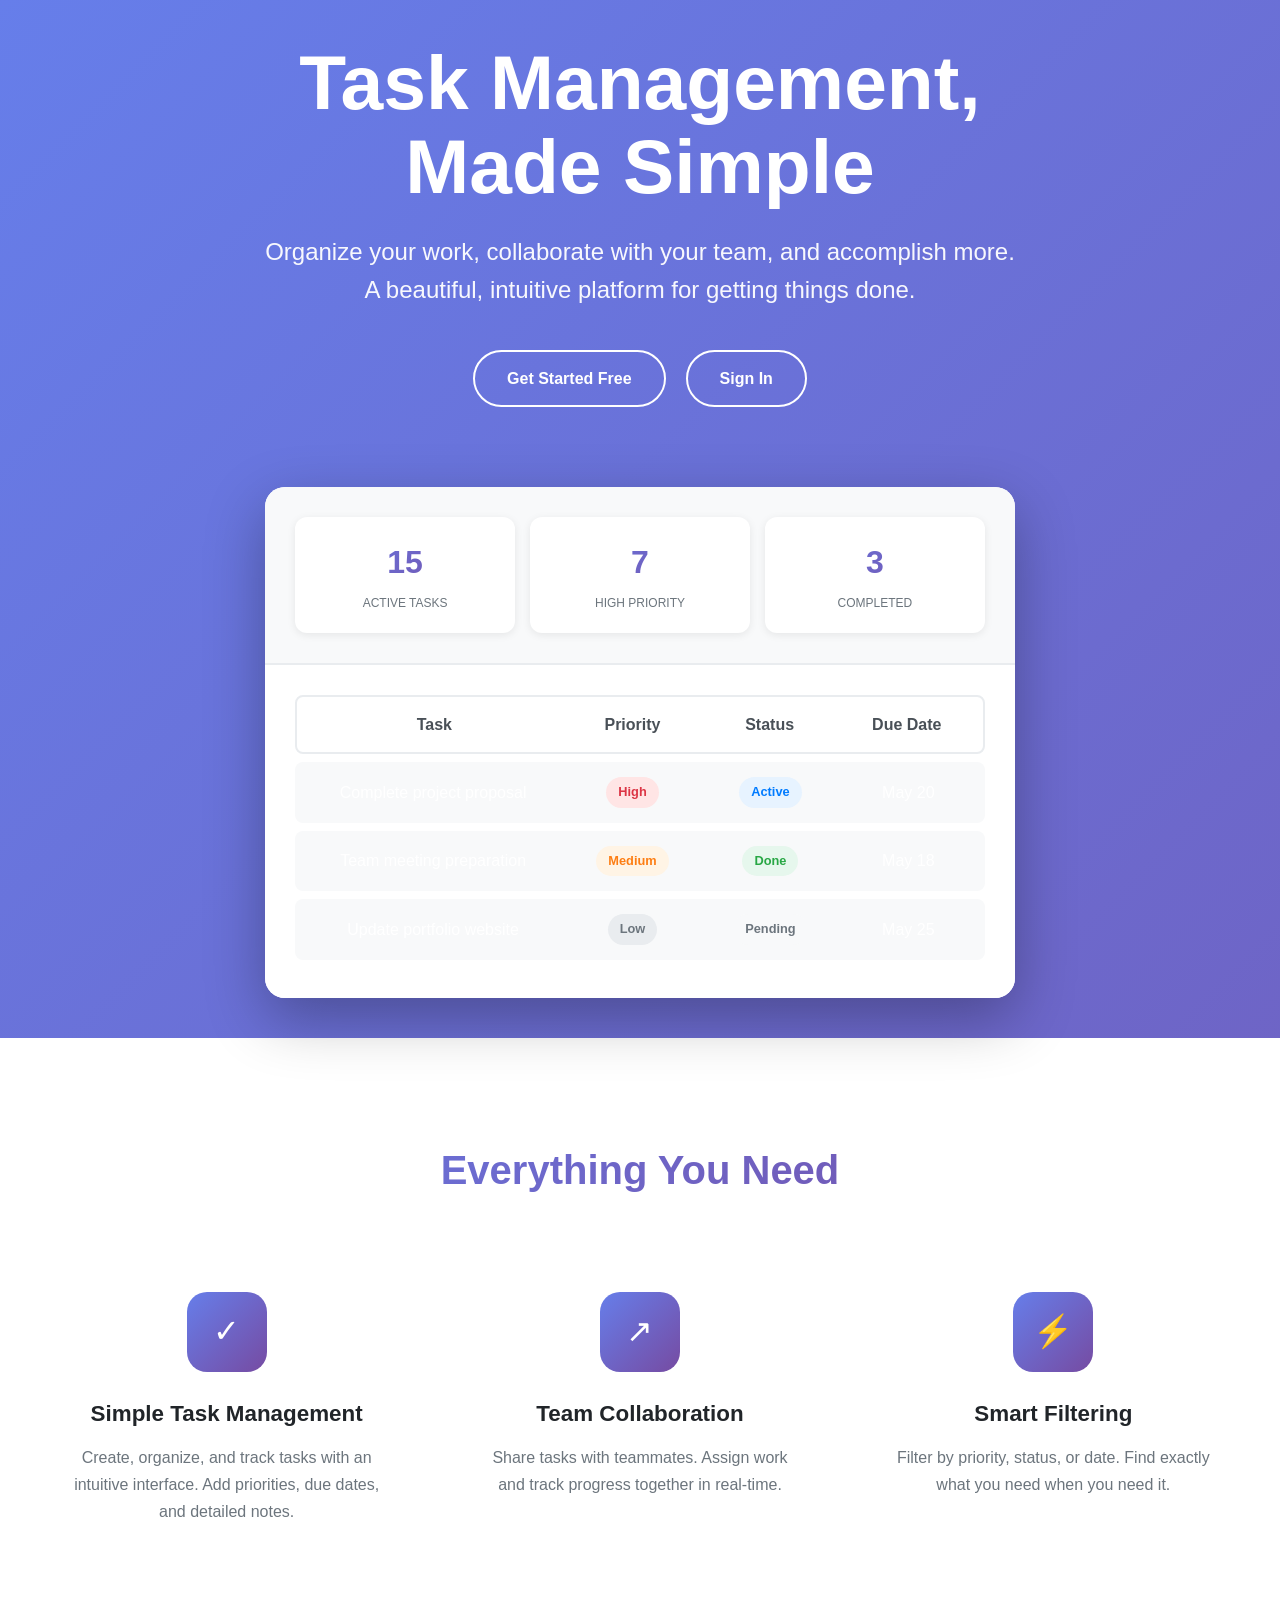
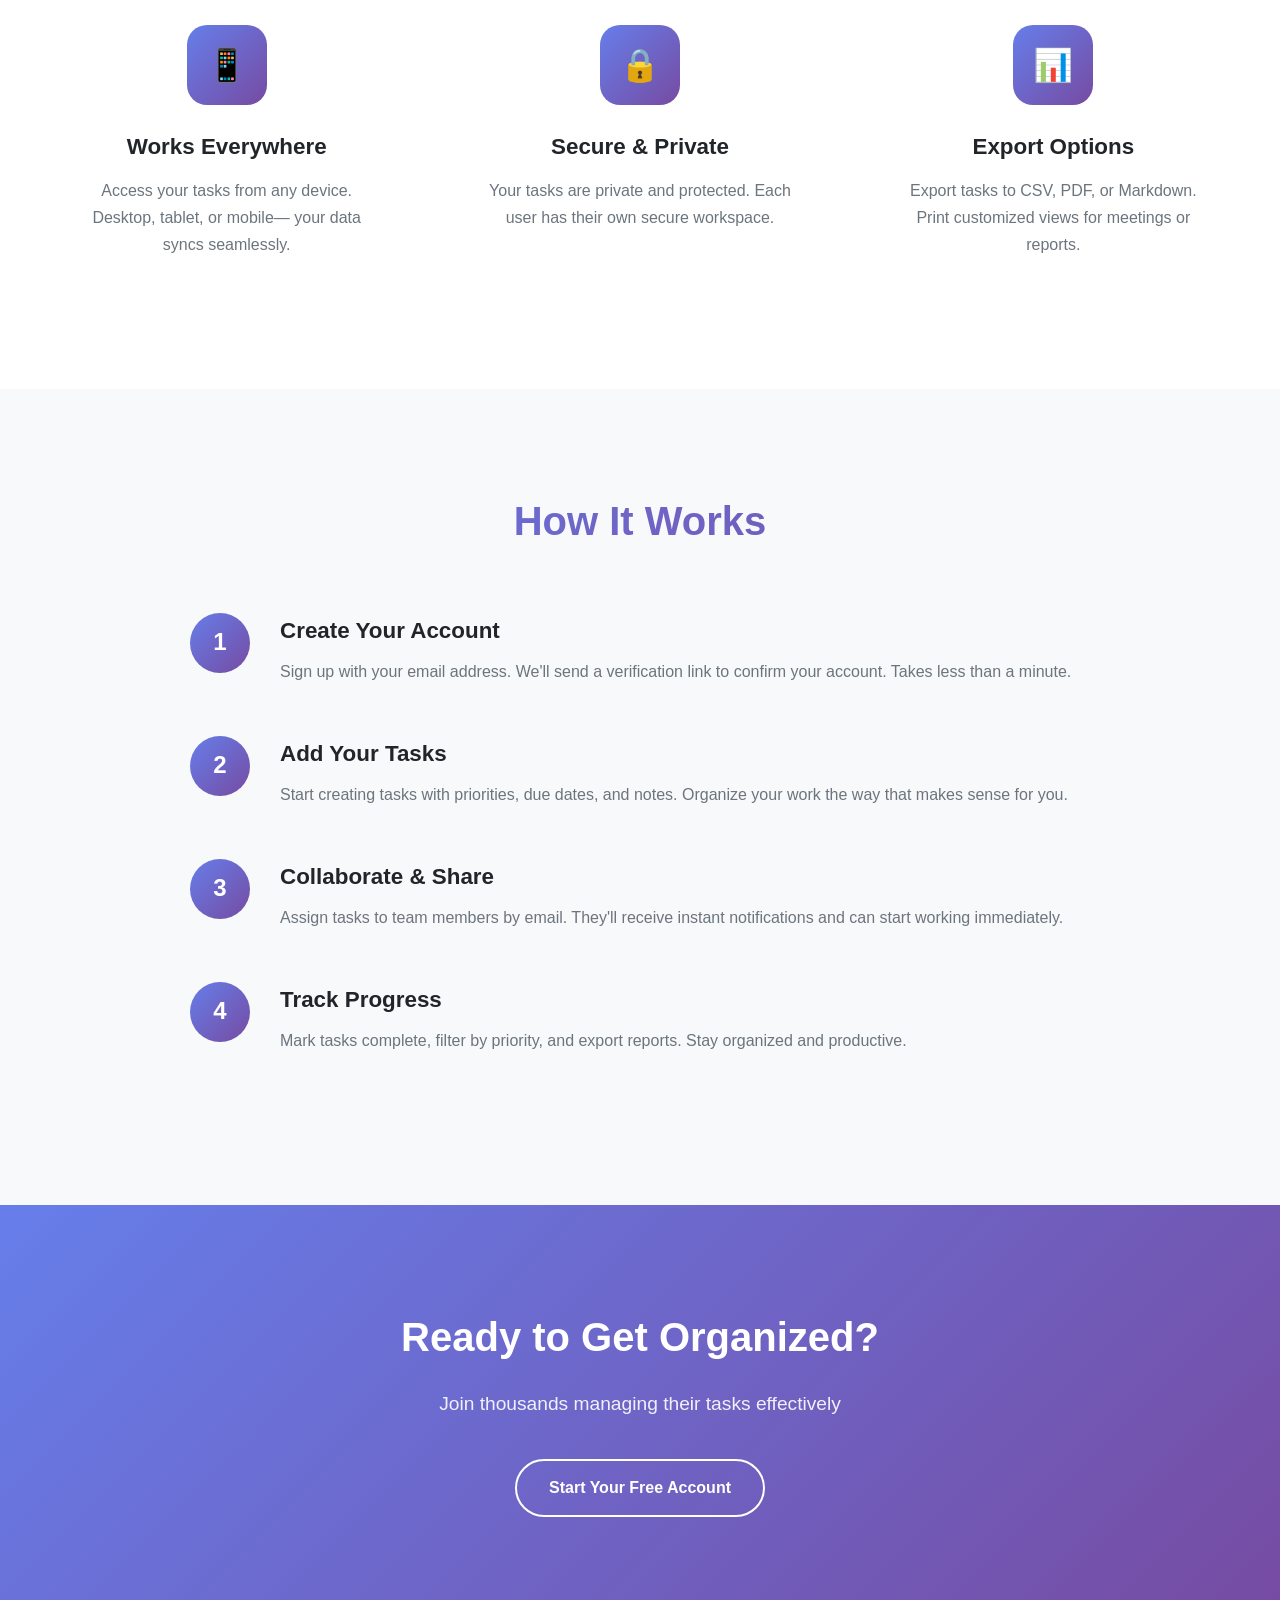
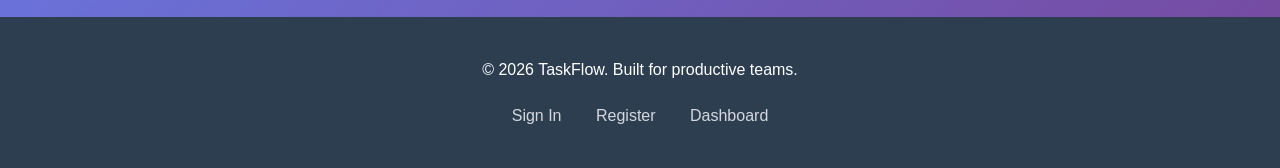
==== index.html @ 3b257832 "Add files via upload" ====
<!DOCTYPE html>
<html lang="en">
<head>
    <meta charset="UTF-8">
    <meta name="viewport" content="width=device-width, initial-scale=1.0">
    <title>TaskFlow - Professional Task Management</title>
    <link rel="stylesheet" href="styles.css">
    <style>
        body {
            padding: 0;
            margin: 0;
        }

        .hero {
            min-height: 100vh;
            display: flex;
            align-items: center;
            justify-content: center;
            padding: 40px 20px;
            text-align: center;
            color: white;
        }

        .hero-content {
            max-width: 1200px;
        }

        .hero-title {
            font-size: clamp(2.5rem, 6vw, 5rem);
            font-weight: 800;
            margin-bottom: 24px;
            line-height: 1.1;
        }

        .hero-subtitle {
            font-size: clamp(1.1rem, 2.5vw, 1.5rem);
            font-weight: 300;
            margin-bottom: 40px;
            opacity: 0.95;
        }

        .hero-buttons {
            display: flex;
            gap: 20px;
            justify-content: center;
            flex-wrap: wrap;
            margin-bottom: 80px;
        }

        .dashboard-preview {
            max-width: 1000px;
            margin: 0 auto;
            background: rgba(255, 255, 255, 0.95);
            backdrop-filter: blur(10px);
            border-radius: 20px;
            box-shadow: 0 20px 60px rgba(0, 0, 0, 0.3);
            overflow: hidden;
        }

        .preview-header {
            background: #f8f9fa;
            padding: 30px;
            border-bottom: 2px solid #e9ecef;
        }

        .preview-stats {
            display: grid;
            grid-template-columns: repeat(auto-fit, minmax(150px, 1fr));
            gap: 15px;
        }

        .stat-card {
            background: white;
            padding: 20px;
            border-radius: 12px;
            box-shadow: 0 2px 8px rgba(0,0,0,0.08);
            text-align: center;
        }

        .stat-number {
            font-size: 2rem;
            font-weight: 700;
            background: linear-gradient(135deg, #667eea 0%, #764ba2 100%);
            -webkit-background-clip: text;
            -webkit-text-fill-color: transparent;
        }

        .stat-label {
            font-size: 0.75rem;
            color: #6c757d;
            text-transform: uppercase;
            margin-top: 5px;
        }

        .preview-table {
            background: white;
            padding: 30px;
        }

        .table-row {
            display: grid;
            grid-template-columns: 2fr 1fr 1fr 1fr;
            gap: 15px;
            padding: 15px;
            background: #f8f9fa;
            border-radius: 8px;
            margin-bottom: 8px;
            align-items: center;
        }

        .table-row:first-child {
            background: white;
            border: 2px solid #e9ecef;
            font-weight: 600;
            color: #495057;
        }

        .priority-badge {
            display: inline-block;
            padding: 5px 12px;
            border-radius: 20px;
            font-size: 0.8rem;
            font-weight: 600;
        }

        .priority-high { background: #ffe5e5; color: #dc3545; }
        .priority-medium { background: #fff4e5; color: #fd7e14; }
        .priority-low { background: #e9ecef; color: #6c757d; }

        .status-badge {
            display: inline-block;
            padding: 5px 12px;
            border-radius: 20px;
            font-size: 0.8rem;
            font-weight: 600;
        }

        .status-active { background: #e7f3ff; color: #007bff; }
        .status-done { background: #e6f7ed; color: #28a745; }
        .status-pending { background: #f8f9fa; color: #6c757d; }

        .features {
            padding: 100px 20px;
            background: white;
        }

        .section-title {
            text-align: center;
            font-size: 2.5rem;
            font-weight: 700;
            margin-bottom: 60px;
        }

        .features-grid {
            display: grid;
            grid-template-columns: repeat(auto-fit, minmax(300px, 1fr));
            gap: 40px;
            max-width: 1200px;
            margin: 0 auto;
        }

        .feature-card {
            text-align: center;
            padding: 30px;
        }

        .feature-icon {
            width: 80px;
            height: 80px;
            background: linear-gradient(135deg, #667eea 0%, #764ba2 100%);
            border-radius: 20px;
            display: flex;
            align-items: center;
            justify-content: center;
            margin: 0 auto 24px;
            font-size: 2rem;
            color: white;
        }

        .feature-title {
            font-size: 1.4rem;
            font-weight: 600;
            margin-bottom: 12px;
        }

        .feature-description {
            color: #6c757d;
            line-height: 1.7;
        }

        .how-it-works {
            padding: 100px 20px;
            background: #f8f9fa;
        }

        .steps {
            max-width: 900px;
            margin: 0 auto;
        }

        .step {
            display: flex;
            gap: 30px;
            margin-bottom: 50px;
            align-items: flex-start;
        }

        .step-number {
            min-width: 60px;
            height: 60px;
            background: linear-gradient(135deg, #667eea 0%, #764ba2 100%);
            border-radius: 50%;
            display: flex;
            align-items: center;
            justify-content: center;
            color: white;
            font-size: 1.5rem;
            font-weight: 700;
            flex-shrink: 0;
        }

        .step-content h3 {
            font-size: 1.4rem;
            margin-bottom: 10px;
        }

        .step-content p {
            color: #6c757d;
            line-height: 1.7;
        }

        .cta-section {
            padding: 100px 20px;
            background: linear-gradient(135deg, #667eea 0%, #764ba2 100%);
            text-align: center;
            color: white;
        }

        .cta-section h2 {
            font-size: 2.5rem;
            margin-bottom: 20px;
        }

        .cta-section p {
            font-size: 1.2rem;
            margin-bottom: 40px;
            opacity: 0.9;
        }

        footer {
            background: #2c3e50;
            color: white;
            padding: 40px 20px;
            text-align: center;
        }

        .footer-links {
            margin-top: 20px;
        }

        .footer-links a {
            color: white;
            text-decoration: none;
            margin: 0 15px;
            opacity: 0.8;
        }

        .footer-links a:hover {
            opacity: 1;
        }

        @media (max-width: 768px) {
            .table-row {
                grid-template-columns: 1fr;
                gap: 8px;
            }

            .step {
                flex-direction: column;
            }
        }
    </style>
</head>
<body>
    <section class="hero">
        <div class="hero-content fade-in">
            <h1 class="hero-title">
                Task Management,<br>
                Made Simple
            </h1>
            <p class="hero-subtitle">
                Organize your work, collaborate with your team, and accomplish more.<br>
                A beautiful, intuitive platform for getting things done.
            </p>

            <div class="hero-buttons">
                <a href="register.html" class="btn btn-outline">Get Started Free</a>
                <a href="signin.html" class="btn btn-outline">Sign In</a>
            </div>

            <div class="dashboard-preview slide-up">
                <div class="preview-header">
                    <div class="preview-stats">
                        <div class="stat-card">
                            <div class="stat-number">15</div>
                            <div class="stat-label">Active Tasks</div>
                        </div>
                        <div class="stat-card">
                            <div class="stat-number">7</div>
                            <div class="stat-label">High Priority</div>
                        </div>
                        <div class="stat-card">
                            <div class="stat-number">3</div>
                            <div class="stat-label">Completed</div>
                        </div>
                    </div>
                </div>

                <div class="preview-table">
                    <div class="table-row">
                        <div>Task</div>
                        <div>Priority</div>
                        <div>Status</div>
                        <div>Due Date</div>
                    </div>
                    <div class="table-row">
                        <div>Complete project proposal</div>
                        <div><span class="priority-badge priority-high">High</span></div>
                        <div><span class="status-badge status-active">Active</span></div>
                        <div>May 20</div>
                    </div>
                    <div class="table-row">
                        <div>Team meeting preparation</div>
                        <div><span class="priority-badge priority-medium">Medium</span></div>
                        <div><span class="status-badge status-done">Done</span></div>
                        <div>May 18</div>
                    </div>
                    <div class="table-row">
                        <div>Update portfolio website</div>
                        <div><span class="priority-badge priority-low">Low</span></div>
                        <div><span class="status-badge status-pending">Pending</span></div>
                        <div>May 25</div>
                    </div>
                </div>
            </div>
        </div>
    </section>

    <section class="features">
        <div class="container">
            <h2 class="section-title gradient-text">Everything You Need</h2>

            <div class="features-grid">
                <div class="feature-card">
                    <div class="feature-icon">✓</div>
                    <h3 class="feature-title">Simple Task Management</h3>
                    <p class="feature-description">
                        Create, organize, and track tasks with an intuitive interface.
                        Add priorities, due dates, and detailed notes.
                    </p>
                </div>

                <div class="feature-card">
                    <div class="feature-icon">↗</div>
                    <h3 class="feature-title">Team Collaboration</h3>
                    <p class="feature-description">
                        Share tasks with teammates. Assign work and track progress
                        together in real-time.
                    </p>
                </div>

                <div class="feature-card">
                    <div class="feature-icon">⚡</div>
                    <h3 class="feature-title">Smart Filtering</h3>
                    <p class="feature-description">
                        Filter by priority, status, or date. Find exactly what you need
                        when you need it.
                    </p>
                </div>

                <div class="feature-card">
                    <div class="feature-icon">📱</div>
                    <h3 class="feature-title">Works Everywhere</h3>
                    <p class="feature-description">
                        Access your tasks from any device. Desktop, tablet, or mobile—
                        your data syncs seamlessly.
                    </p>
                </div>

                <div class="feature-card">
                    <div class="feature-icon">🔒</div>
                    <h3 class="feature-title">Secure & Private</h3>
                    <p class="feature-description">
                        Your tasks are private and protected. Each user has their own
                        secure workspace.
                    </p>
                </div>

                <div class="feature-card">
                    <div class="feature-icon">📊</div>
                    <h3 class="feature-title">Export Options</h3>
                    <p class="feature-description">
                        Export tasks to CSV, PDF, or Markdown. Print customized views
                        for meetings or reports.
                    </p>
                </div>
            </div>
        </div>
    </section>

    <section class="how-it-works">
        <div class="container">
            <h2 class="section-title gradient-text">How It Works</h2>

            <div class="steps">
                <div class="step">
                    <div class="step-number">1</div>
                    <div class="step-content">
                        <h3>Create Your Account</h3>
                        <p>
                            Sign up with your email address. We'll send a verification link
                            to confirm your account. Takes less than a minute.
                        </p>
                    </div>
                </div>

                <div class="step">
                    <div class="step-number">2</div>
                    <div class="step-content">
                        <h3>Add Your Tasks</h3>
                        <p>
                            Start creating tasks with priorities, due dates, and notes.
                            Organize your work the way that makes sense for you.
                        </p>
                    </div>
                </div>

                <div class="step">
                    <div class="step-number">3</div>
                    <div class="step-content">
                        <h3>Collaborate & Share</h3>
                        <p>
                            Assign tasks to team members by email. They'll receive instant
                            notifications and can start working immediately.
                        </p>
                    </div>
                </div>

                <div class="step">
                    <div class="step-number">4</div>
                    <div class="step-content">
                        <h3>Track Progress</h3>
                        <p>
                            Mark tasks complete, filter by priority, and export reports.
                            Stay organized and productive.
                        </p>
                    </div>
                </div>
            </div>
        </div>
    </section>

    <section class="cta-section">
        <div class="container">
            <h2>Ready to Get Organized?</h2>
            <p>Join thousands managing their tasks effectively</p>
            <a href="register.html" class="btn btn-outline">Start Your Free Account</a>
        </div>
    </section>

    <footer>
        <p>&copy; 2026 TaskFlow. Built for productive teams.</p>
        <div class="footer-links">
            <a href="signin.html">Sign In</a>
            <a href="register.html">Register</a>
            <a href="dashboard.html">Dashboard</a>
        </div>
    </footer>
</body>
</html>
---- styles.css ----
/* TaskFlow - Professional Design System */
/* Matching professional_todo_interactive.html aesthetic */

* {
    margin: 0;
    padding: 0;
    box-sizing: border-box;
}

body {
    font-family: -apple-system, BlinkMacSystemFont, 'Segoe UI', Roboto, Oxygen, Ubuntu, Cantarell, sans-serif;
    background: linear-gradient(135deg, #667eea 0%, #764ba2 100%);
    color: #212529;
    line-height: 1.6;
    min-height: 100vh;
}

/* Container */
.container {
    max-width: 1400px;
    margin: 0 auto;
    padding: 0 20px;
}

/* Cards - Glassmorphism */
.card {
    background: rgba(255, 255, 255, 0.95);
    backdrop-filter: blur(10px);
    border-radius: 12px;
    padding: 30px;
    box-shadow: 0 8px 32px rgba(0, 0, 0, 0.1);
    transition: all 0.3s ease;
}

.card:hover {
    box-shadow: 0 12px 40px rgba(0, 0, 0, 0.15);
    transform: translateY(-2px);
}

/* Buttons */
.btn {
    display: inline-block;
    padding: 14px 32px;
    font-size: 16px;
    font-weight: 600;
    text-decoration: none;
    border-radius: 50px;
    border: none;
    cursor: pointer;
    transition: all 0.3s ease;
    text-align: center;
}

.btn-primary {
    background: linear-gradient(135deg, #667eea 0%, #764ba2 100%);
    color: white;
    box-shadow: 0 4px 15px rgba(102, 126, 234, 0.4);
}

.btn-primary:hover {
    box-shadow: 0 6px 20px rgba(102, 126, 234, 0.6);
    transform: translateY(-2px);
}

.btn-secondary {
    background: white;
    color: #667eea;
    border: 2px solid #667eea;
}

.btn-secondary:hover {
    background: #667eea;
    color: white;
}

.btn-outline {
    background: transparent;
    color: white;
    border: 2px solid white;
}

.btn-outline:hover {
    background: white;
    color: #667eea;
}

.btn-full {
    width: 100%;
}

/* Form Elements */
.form-group {
    margin-bottom: 24px;
}

.form-label {
    display: block;
    margin-bottom: 8px;
    font-weight: 600;
    color: #495057;
    font-size: 14px;
}

.form-input,
select.form-input,
textarea.form-input {
    width: 100%;
    padding: 14px 18px;
    border: 2px solid #e9ecef;
    border-radius: 12px;
    font-size: 16px;
    font-family: inherit;
    transition: all 0.3s ease;
    background: white;
    color: #212529;
}

.form-input:focus,
select.form-input:focus,
textarea.form-input:focus {
    outline: none;
    border-color: #667eea;
    box-shadow: 0 0 0 3px rgba(102, 126, 234, 0.1);
}

.form-input::placeholder {
    color: #a8a8a8;
}

textarea.form-input {
    resize: vertical;
    min-height: 100px;
}

/* Alerts */
.alert {
    padding: 16px 20px;
    border-radius: 12px;
    margin-bottom: 20px;
    font-size: 15px;
}

.alert-success {
    background: #d4edda;
    color: #155724;
    border: 1px solid #c3e6cb;
}

.alert-error {
    background: #f8d7da;
    color: #721c24;
    border: 1px solid #f5c6cb;
}

.alert-info {
    background: #d1ecf1;
    color: #0c5460;
    border: 1px solid #bee5eb;
}

/* Loading Spinner */
.spinner {
    border: 3px solid #e9ecef;
    border-top: 3px solid #667eea;
    border-radius: 50%;
    width: 40px;
    height: 40px;
    animation: spin 1s linear infinite;
}

@keyframes spin {
    0% { transform: rotate(0deg); }
    100% { transform: rotate(360deg); }
}

/* Gradient Text */
.gradient-text {
    background: linear-gradient(135deg, #667eea 0%, #764ba2 100%);
    -webkit-background-clip: text;
    -webkit-text-fill-color: transparent;
    background-clip: text;
}

/* Utility Classes */
.text-center {
    text-align: center;
}

.mt-1 { margin-top: 8px; }
.mt-2 { margin-top: 16px; }
.mt-3 { margin-top: 24px; }
.mt-4 { margin-top: 32px; }
.mt-5 { margin-top: 40px; }

.mb-1 { margin-bottom: 8px; }
.mb-2 { margin-bottom: 16px; }
.mb-3 { margin-bottom: 24px; }
.mb-4 { margin-bottom: 32px; }
.mb-5 { margin-bottom: 40px; }

/* Animations */
@keyframes fadeIn {
    from {
        opacity: 0;
        transform: translateY(20px);
    }
    to {
        opacity: 1;
        transform: translateY(0);
    }
}

.fade-in {
    animation: fadeIn 0.6s ease;
}

@keyframes slideUp {
    from {
        opacity: 0;
        transform: translateY(30px);
    }
    to {
        opacity: 1;
        transform: translateY(0);
    }
}

.slide-up {
    animation: slideUp 0.8s ease;
}

/* Responsive */
@media (max-width: 768px) {
    .btn {
        padding: 12px 24px;
        font-size: 14px;
    }

    .container {
        padding: 0 15px;
    }
}
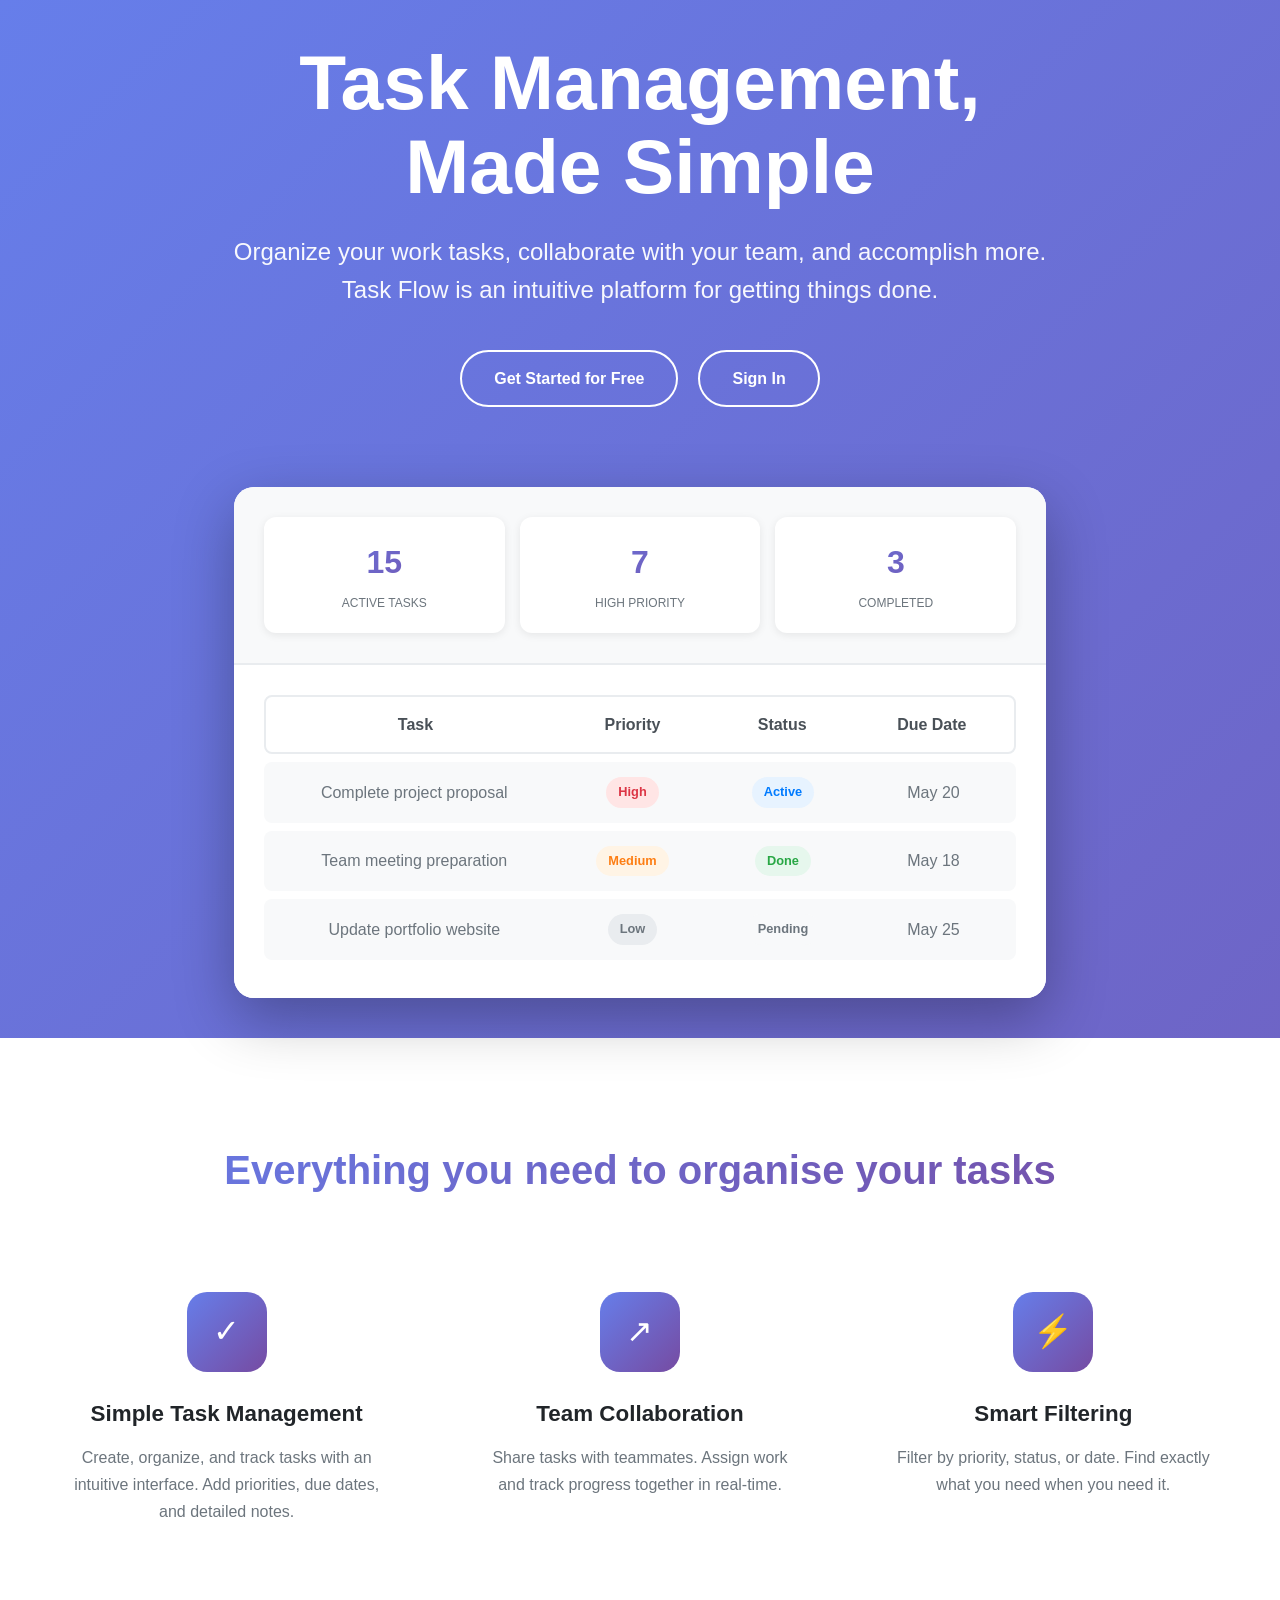
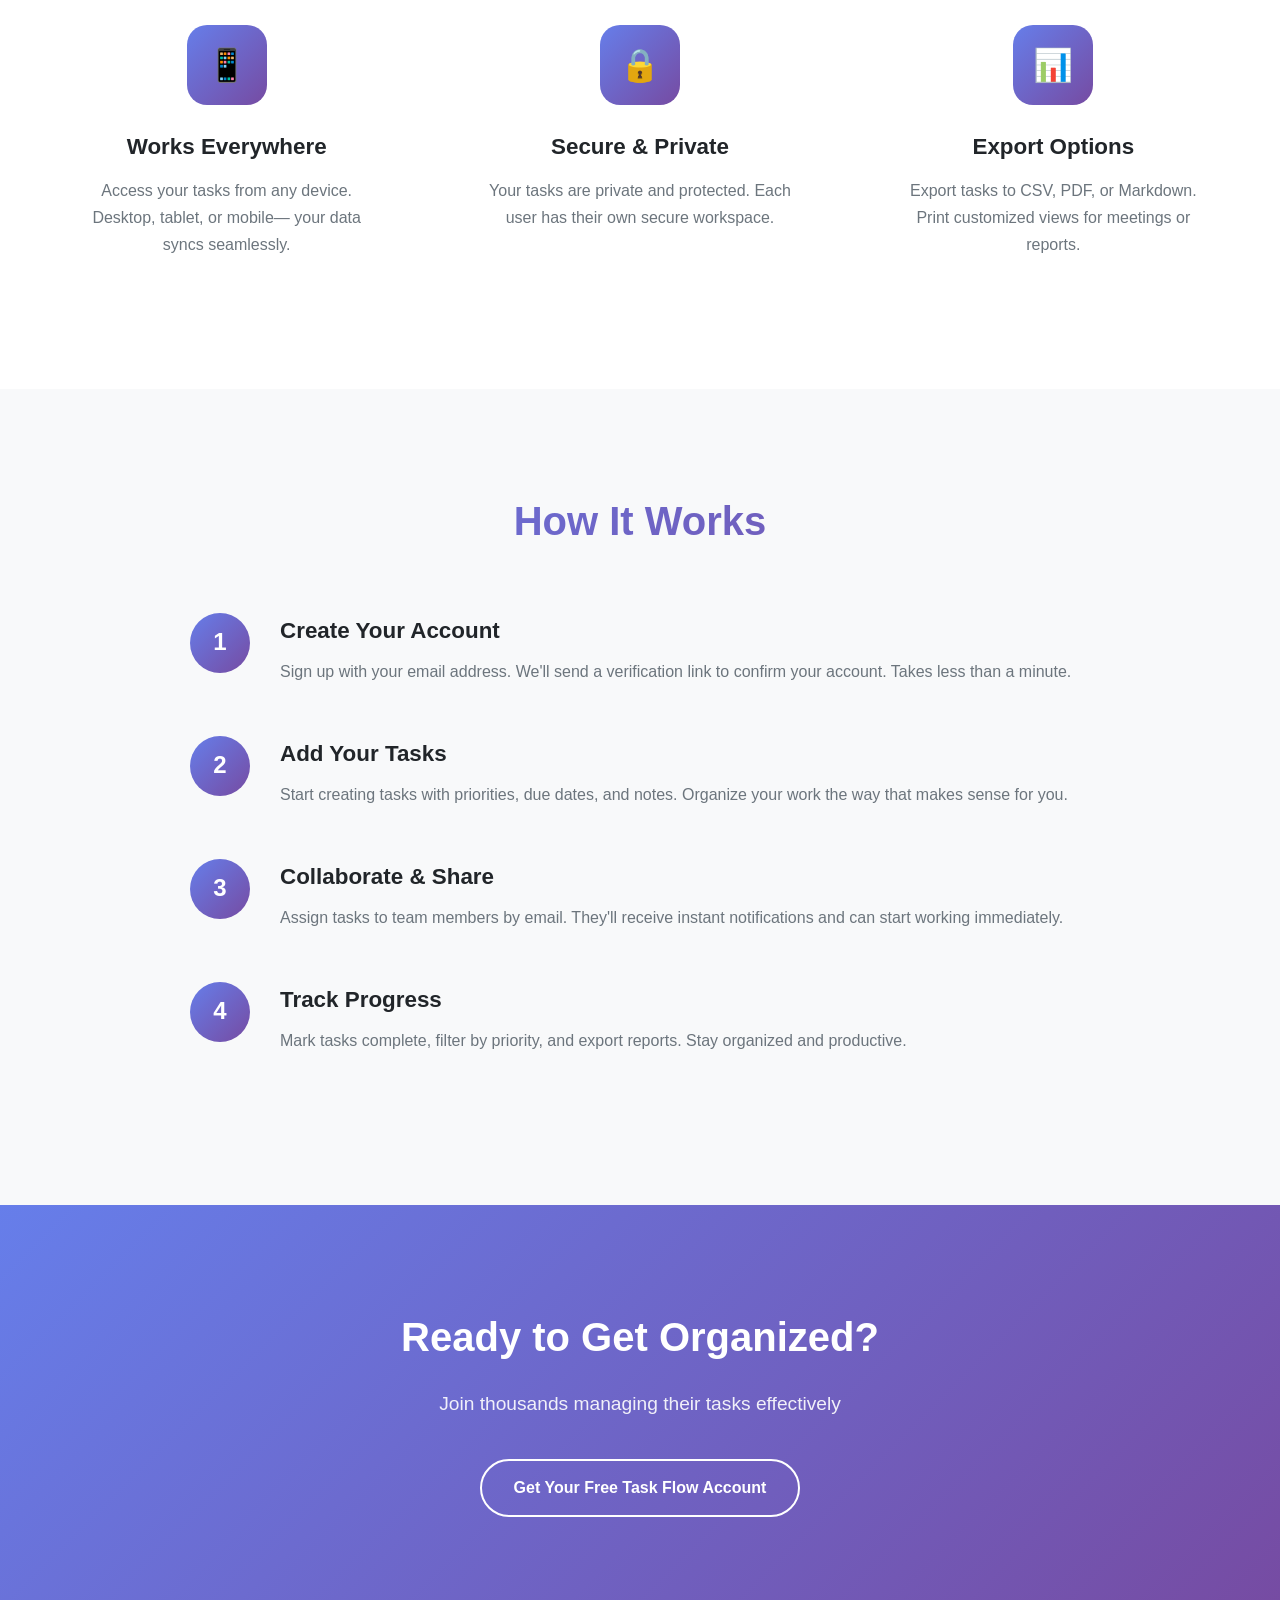
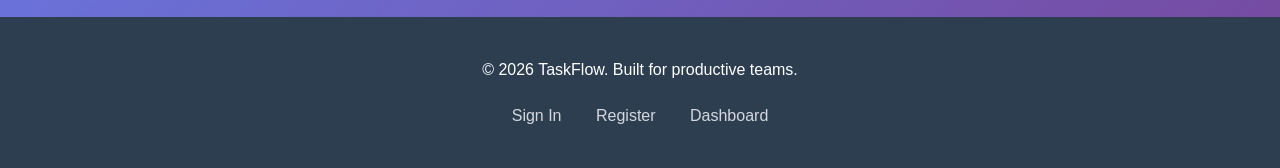
==== commit 70b86e48: "Add files via upload" ====
--- a/index.html
+++ b/index.html
@@ -106,6 +106,7 @@
             border-radius: 8px;
             margin-bottom: 8px;
             align-items: center;
+            color: #6c757d;
         }
 
         .table-row:first-child {
@@ -289,12 +290,12 @@
                 Made Simple
             </h1>
             <p class="hero-subtitle">
-                Organize your work, collaborate with your team, and accomplish more.<br>
-                A beautiful, intuitive platform for getting things done.
+                Organize your work tasks, collaborate with your team, and accomplish more.<br>
+                Task Flow is an intuitive platform for getting things done.
             </p>
 
             <div class="hero-buttons">
-                <a href="register.html" class="btn btn-outline">Get Started Free</a>
+                <a href="register.html" class="btn btn-outline">Get Started for Free</a>
                 <a href="signin.html" class="btn btn-outline">Sign In</a>
             </div>
 
@@ -348,7 +349,7 @@
 
     <section class="features">
         <div class="container">
-            <h2 class="section-title gradient-text">Everything You Need</h2>
+            <h2 class="section-title gradient-text">Everything you need to organise your tasks</h2>
 
             <div class="features-grid">
                 <div class="feature-card">
@@ -464,7 +465,7 @@
         <div class="container">
             <h2>Ready to Get Organized?</h2>
             <p>Join thousands managing their tasks effectively</p>
-            <a href="register.html" class="btn btn-outline">Start Your Free Account</a>
+            <a href="register.html" class="btn btn-outline">Get Your Free Task Flow Account</a>
         </div>
     </section>
 
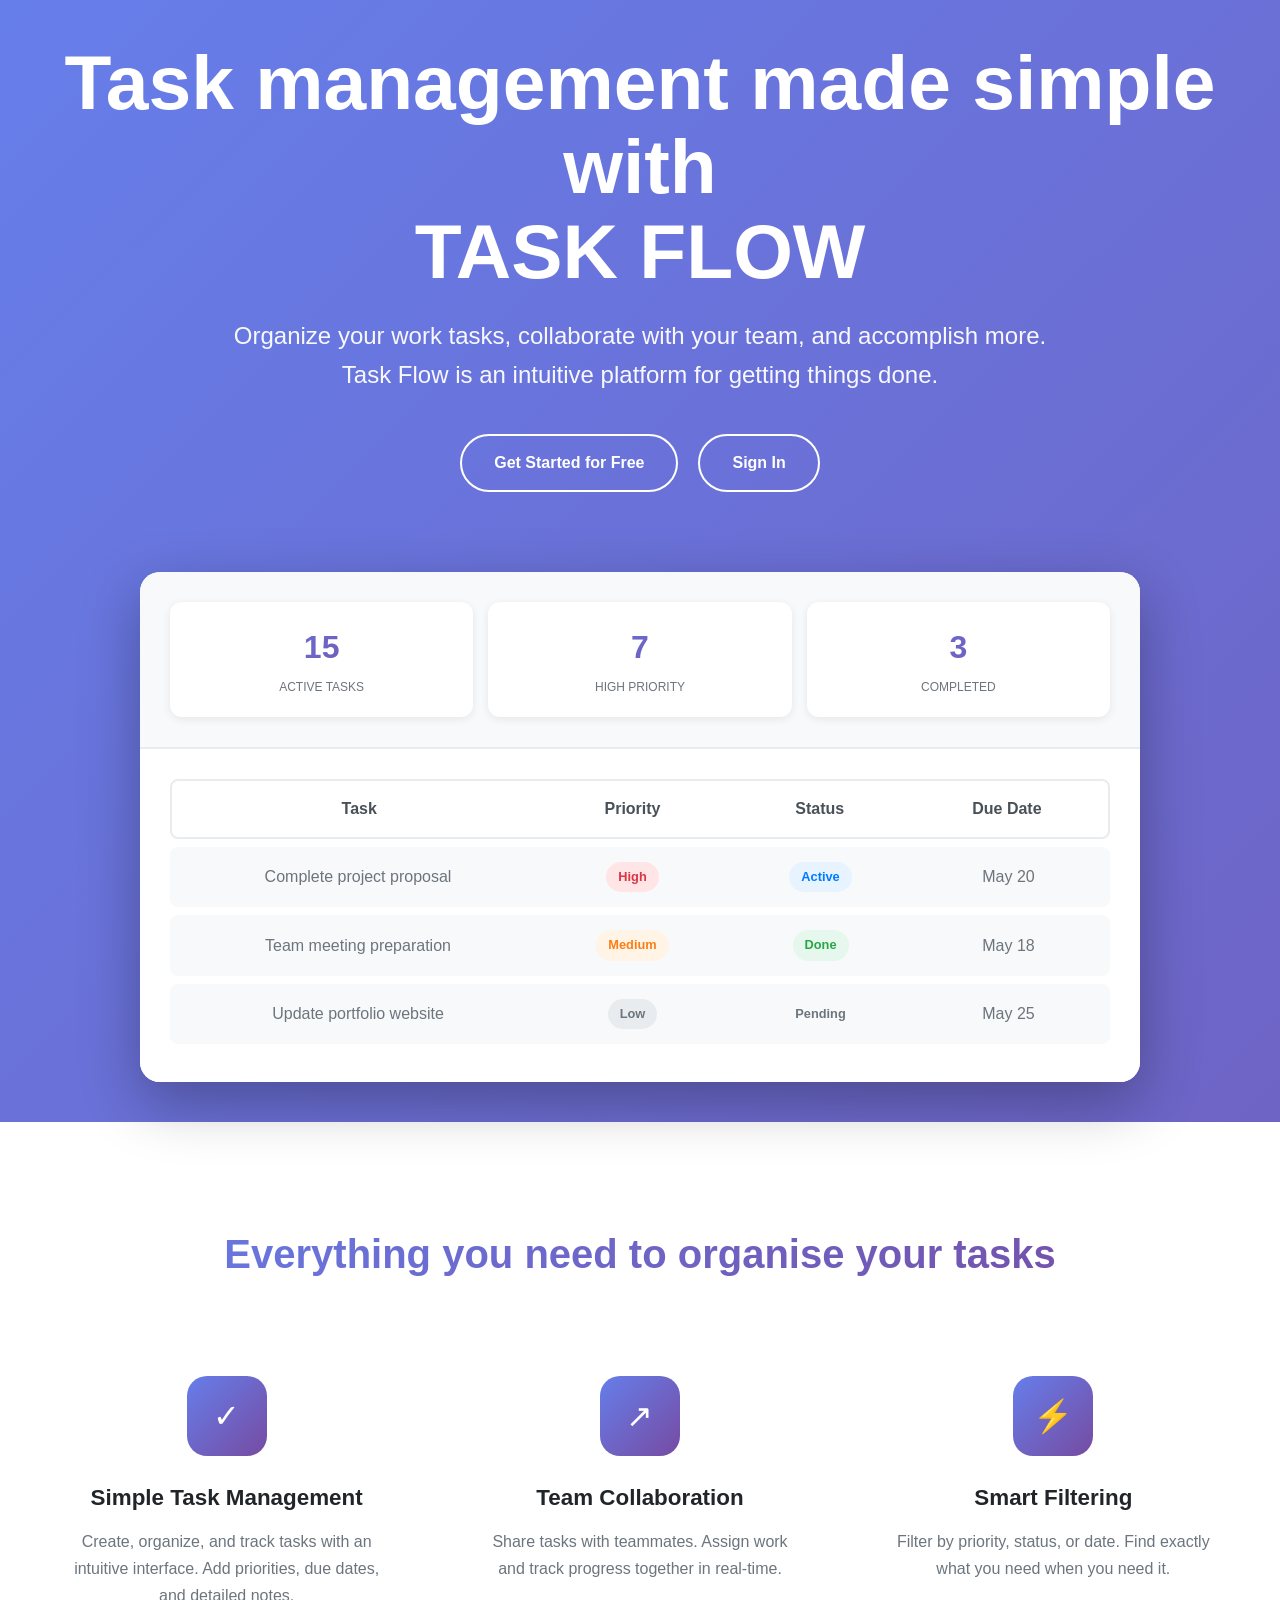
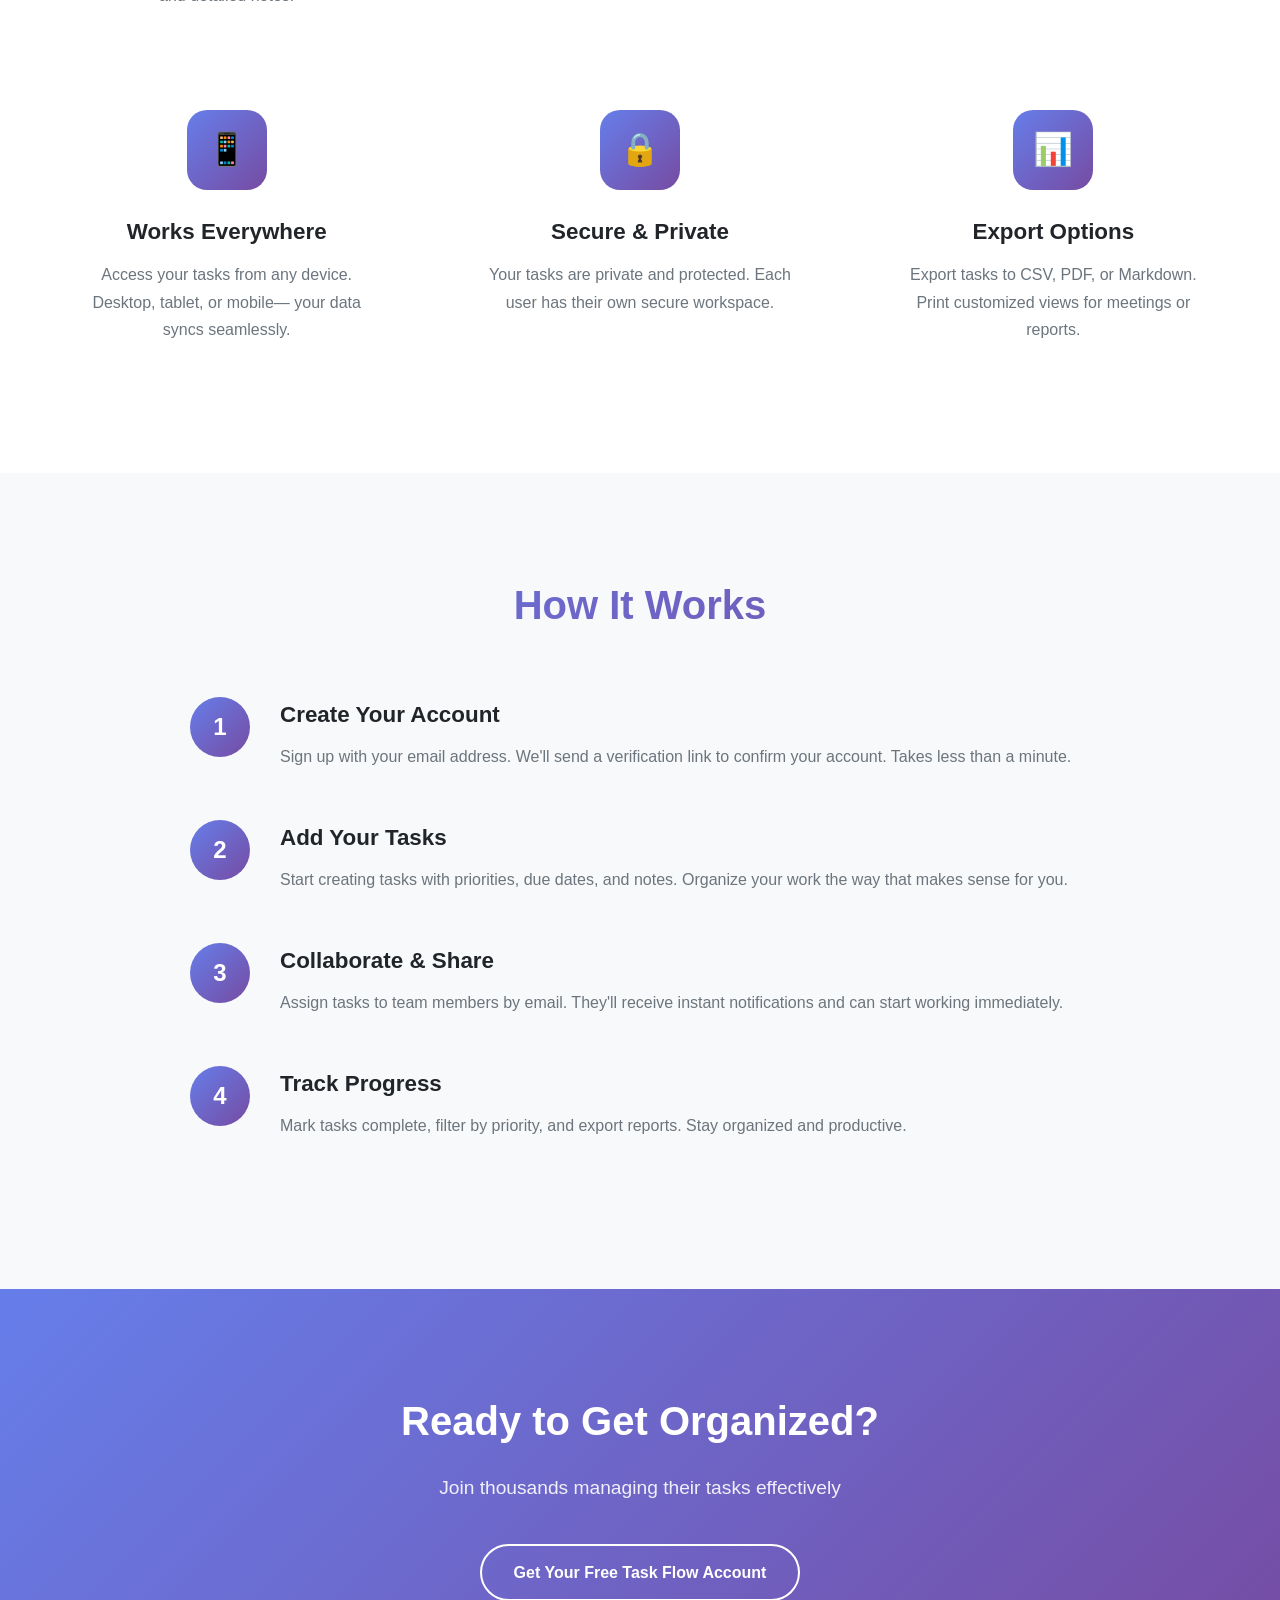
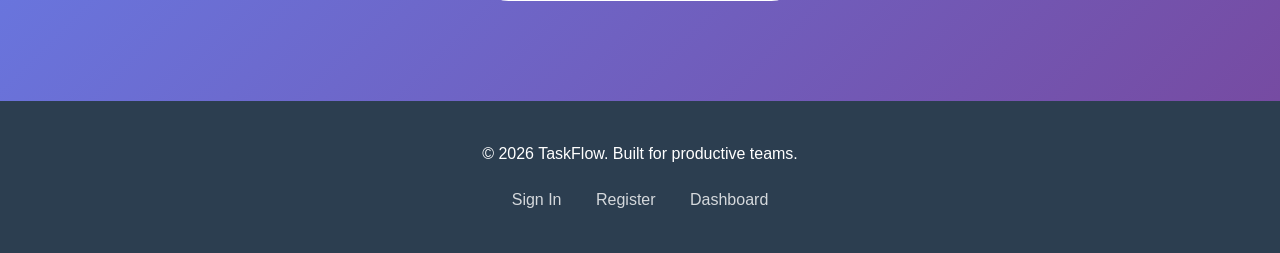
==== commit 03de76f3: "Add files via upload" ====
--- a/index.html
+++ b/index.html
@@ -286,8 +286,8 @@
     <section class="hero">
         <div class="hero-content fade-in">
             <h1 class="hero-title">
-                Task Management,<br>
-                Made Simple
+                Task management made simple with <br>
+                TASK FLOW
             </h1>
             <p class="hero-subtitle">
                 Organize your work tasks, collaborate with your team, and accomplish more.<br>
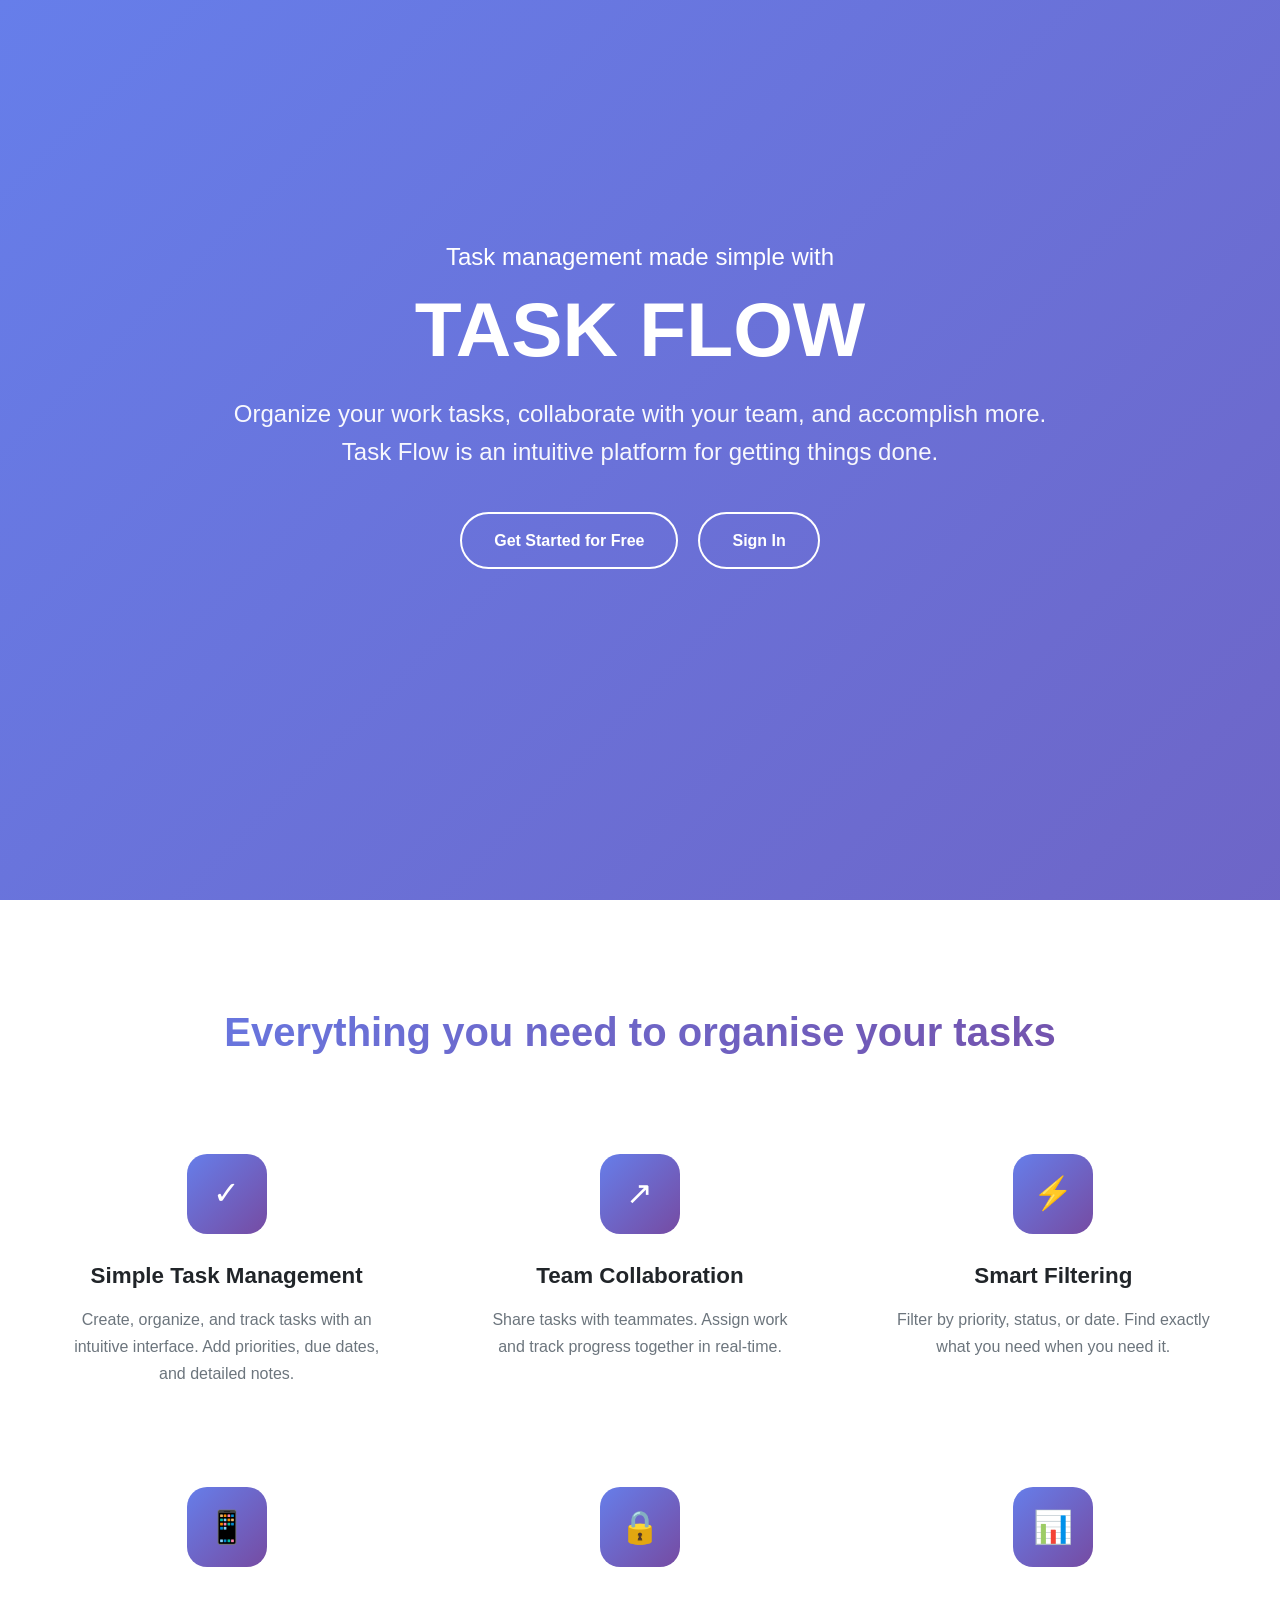
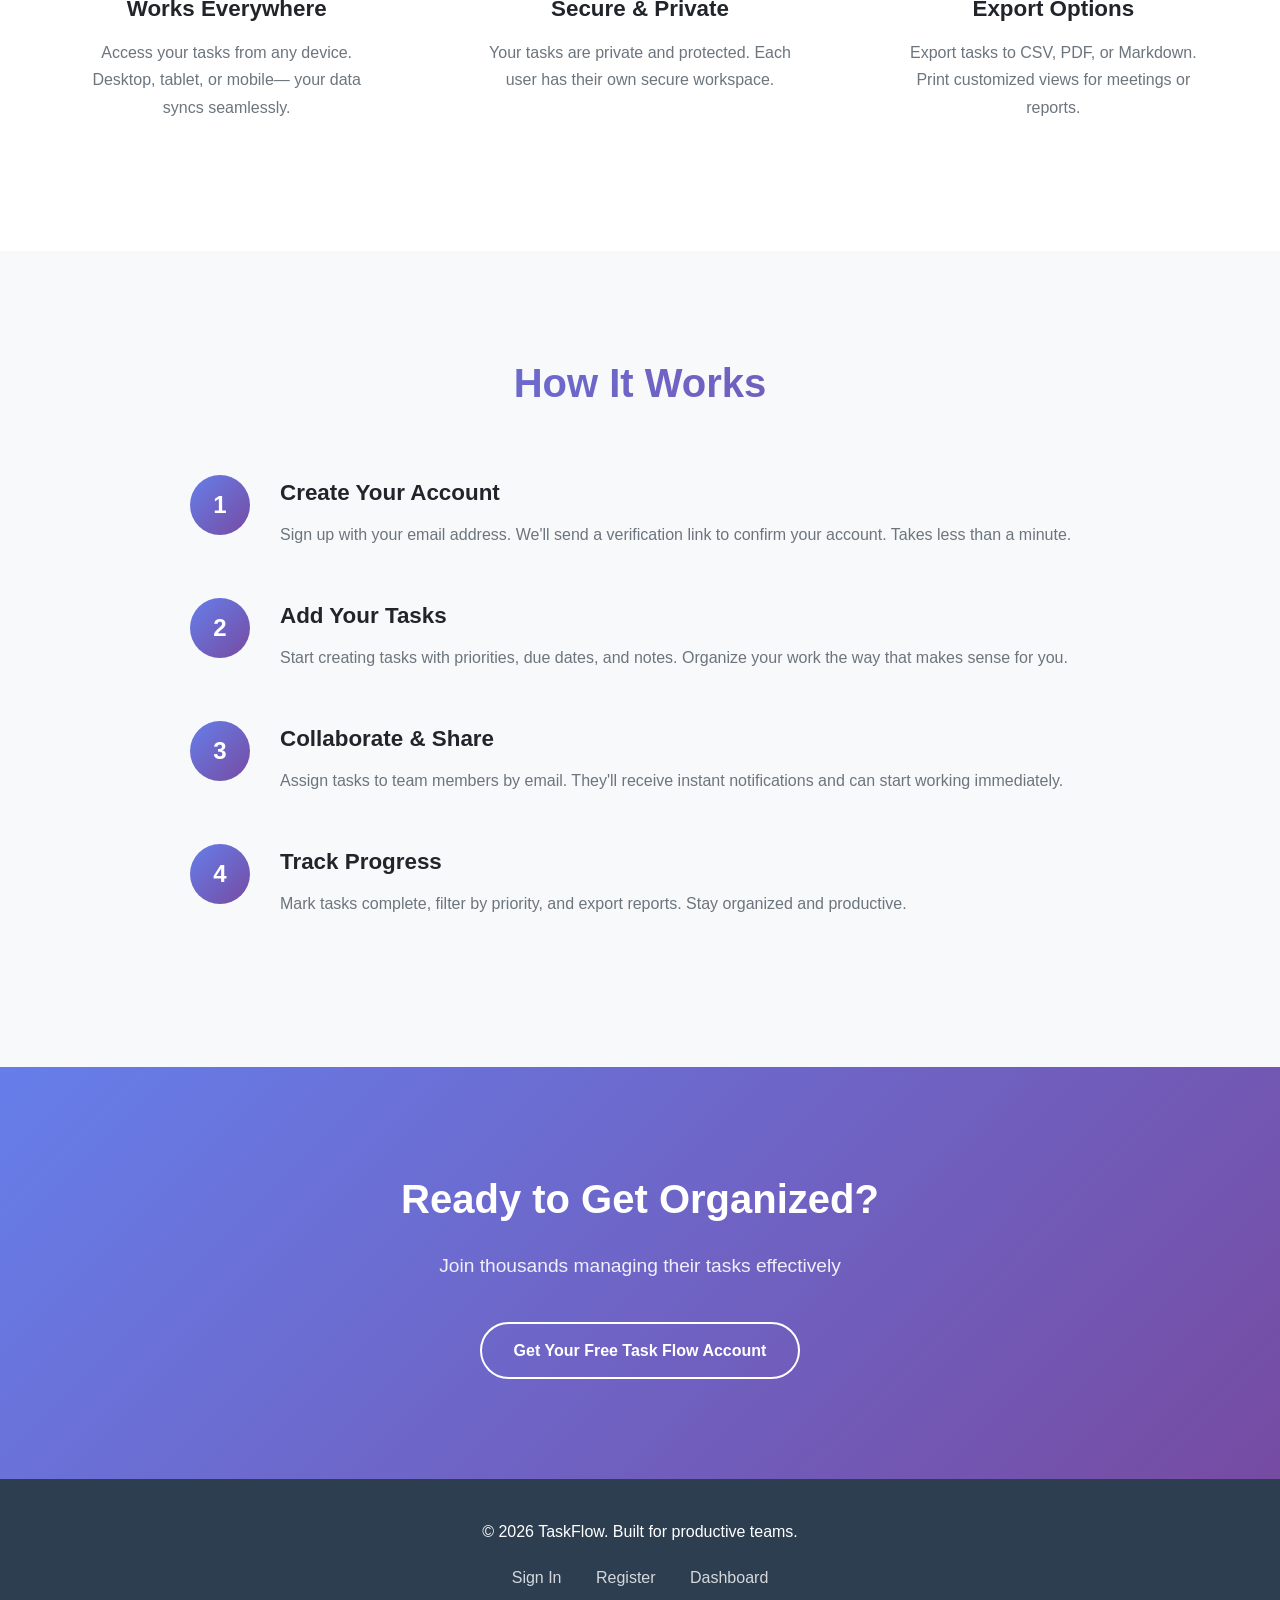
==== commit dffb1694: "Add files via upload" ====
--- a/index.html
+++ b/index.html
@@ -32,6 +32,13 @@
             line-height: 1.1;
         }
 
+        .hero-title0 {
+            font-size: clamp(1.1rem, 2.5vw, 1.5rem);
+            font-weight: 400;
+            margin-bottom: 24px;
+            line-height: 0.5;
+        }
+        
         .hero-subtitle {
             font-size: clamp(1.1rem, 2.5vw, 1.5rem);
             font-weight: 300;
@@ -285,8 +292,10 @@
 <body>
     <section class="hero">
         <div class="hero-content fade-in">
+            <h2 class="hero-title0">
+                Task management made simple with
+            </h2>
             <h1 class="hero-title">
-                Task management made simple with <br>
                 TASK FLOW
             </h1>
             <p class="hero-subtitle">
@@ -299,7 +308,7 @@
                 <a href="signin.html" class="btn btn-outline">Sign In</a>
             </div>
 
-            <div class="dashboard-preview slide-up">
+           <!--<div class="dashboard-preview slide-up">
                 <div class="preview-header">
                     <div class="preview-stats">
                         <div class="stat-card">
@@ -342,7 +351,7 @@
                         <div><span class="status-badge status-pending">Pending</span></div>
                         <div>May 25</div>
                     </div>
-                </div>
+                </div>-->
             </div>
         </div>
     </section>
